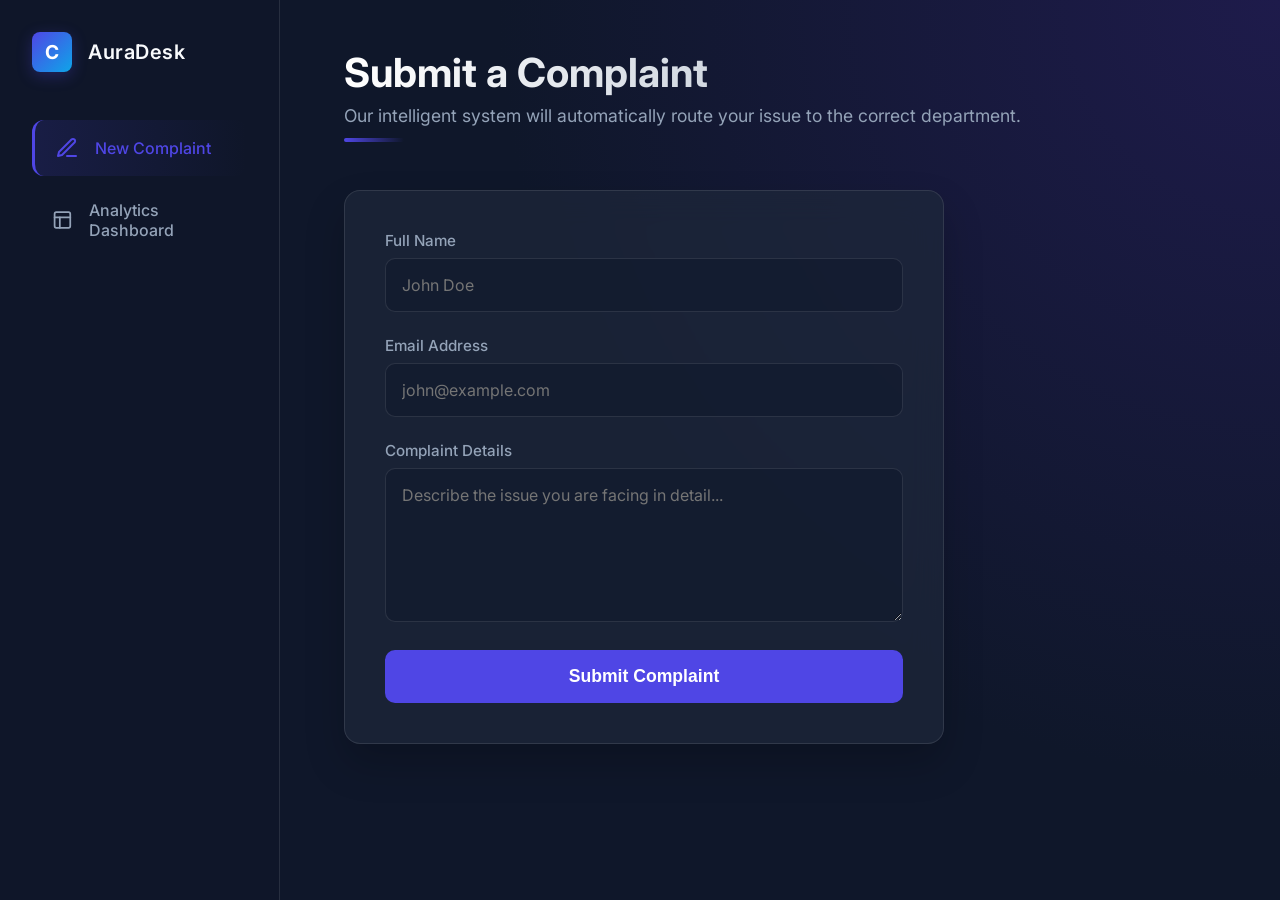
==== frontend/index.html @ cbf593bc "Initial project commit" ====
<!DOCTYPE html>
<html lang="en">
<head>
    <meta charset="UTF-8">
    <meta name="viewport" content="width=device-width, initial-scale=1.0">
    <title>AI Complaint Resolution Desk</title>
    <!-- Google Fonts for Modern Typography -->
    <link href="https://fonts.googleapis.com/css2?family=Inter:wght@300;400;500;600;700&display=swap" rel="stylesheet">
    <link rel="stylesheet" href="css/style.css">
</head>
<body>
    <div class="app-container">
        <!-- Sidebar Navigation -->
        <nav class="sidebar">
            <div class="logo">
                <div class="logo-icon">C</div>
                <h2>AuraDesk</h2>
            </div>
            <ul class="nav-links">
                <li class="active" onclick="switchTab('submit-tab')">
                    <svg width="24" height="24" viewBox="0 0 24 24" fill="none" stroke="currentColor" stroke-width="2" stroke-linecap="round" stroke-linejoin="round"><path d="M12 20h9"></path><path d="M16.5 3.5a2.121 2.121 0 0 1 3 3L7 19l-4 1 1-4L16.5 3.5z"></path></svg>
                    New Complaint
                </li>
                <li onclick="switchTab('dashboard-tab')">
                    <svg width="24" height="24" viewBox="0 0 24 24" fill="none" stroke="currentColor" stroke-width="2" stroke-linecap="round" stroke-linejoin="round"><rect x="3" y="3" width="18" height="18" rx="2" ry="2"></rect><line x1="3" y1="9" x2="21" y2="9"></line><line x1="9" y1="21" x2="9" y2="9"></line></svg>
                    Analytics Dashboard
                </li>
            </ul>
        </nav>

        <!-- Main Content Area -->
        <main class="main-content">
            
            <!-- Submit Complaint View -->
            <section id="submit-tab" class="view-section active">
                <header class="section-header">
                    <h1>Submit a Complaint</h1>
                    <p>Our intelligent system will automatically route your issue to the correct department.</p>
                </header>

                <div class="glass-card form-container">
                    <form id="complaintForm">
                        <div class="form-group">
                            <label for="name">Full Name</label>
                            <input type="text" id="name" placeholder="John Doe" required>
                        </div>
                        <div class="form-group">
                            <label for="email">Email Address</label>
                            <input type="email" id="email" placeholder="john@example.com" required>
                        </div>
                        <div class="form-group">
                            <label for="complaintText">Complaint Details</label>
                            <textarea id="complaintText" rows="6" placeholder="Describe the issue you are facing in detail..." required></textarea>
                        </div>
                        <button type="submit" class="primary-btn" id="submitBtn">
                            <span>Submit Complaint</span>
                            <div class="spinner hidden" id="submitSpinner"></div>
                        </button>
                    </form>
                </div>

                <!-- Result Modal Overlay -->
                <div class="result-overlay hidden" id="resultOverlay">
                    <div class="result-card glass-card pop-in">
                        <div class="result-icon success">✓</div>
                        <h2>Ticket Submitted Successfully!</h2>
                        <div class="ticket-details">
                            <div class="detail-row"><span>Ticket ID:</span> <strong id="res-id"></strong></div>
                            <div class="detail-row"><span>Routed to:</span> <strong id="res-dept"></strong></div>
                            <div class="detail-row"><span>Category:</span> <span class="badge category" id="res-category"></span></div>
                            <div class="detail-row"><span>Priority:</span> <span class="badge priority" id="res-priority"></span></div>
                            <div class="detail-row"><span>Target SLA:</span> <strong id="res-sla"></strong></div>
                        </div>
                        <button class="secondary-btn" onclick="closeResult()">Create Another</button>
                    </div>
                </div>
            </section>

            <!-- Dashboard View -->
            <section id="dashboard-tab" class="view-section hidden">
                <header class="section-header">
                    <h1>System Analytics</h1>
                    <p>Real-time insights across all department sheets.</p>
                </header>

                <div class="dashboard-grid">
                    <!-- KPI Cards -->
                    <div class="kpi-card glass-card">
                        <h3>Total Complaints</h3>
                        <div class="kpi-value" id="kpi-total">0</div>
                    </div>
                    <!-- Chart areas -->
                    <div class="chart-card glass-card span-2">
                        <h3>Complaints by Category</h3>
                        <div class="bar-chart-container" id="categoryChart">
                            <!-- JS injected bars -->
                        </div>
                    </div>

                    <div class="chart-card glass-card">
                        <h3>Sentiment Overview</h3>
                        <div class="sentiment-bars" id="sentimentChart">
                            <!-- JS injected bars -->
                        </div>
                    </div>

                    <div class="chart-card glass-card">
                        <h3>Priority Distribution</h3>
                        <div class="priority-list" id="priorityChart">
                            <!-- JS injected bars -->
                        </div>
                    </div>
                </div>
                
                <button class="primary-btn refresh-btn" onclick="loadAnalytics()">
                    <svg width="18" height="18" viewBox="0 0 24 24" fill="none" stroke="currentColor" stroke-width="2" stroke-linecap="round" stroke-linejoin="round"><polyline points="23 4 23 10 17 10"></polyline><polyline points="1 20 1 14 7 14"></polyline><path d="M3.51 9a9 9 0 0 1 14.85-3.36L23 10M1 14l4.64 4.36A9 9 0 0 0 20.49 15"></path></svg>
                    Refresh Data
                </button>
            </section>

        </main>
    </div>

    <script src="js/app.js"></script>
</body>
</html>
---- frontend/css/style.css ----
/* --- MODERN CSS RESET & VARIABLES --- */
:root {
    --primary: #4f46e5;
    --primary-hover: #4338ca;
    --secondary: #0ea5e9;
    --bg-dark: #0f172a;
    --bg-card: rgba(30, 41, 59, 0.7);
    --text-main: #f8fafc;
    --text-muted: #94a3b8;
    --accent-red: #ef4444;
    --accent-orange: #f59e0b;
    --accent-green: #10b981;
    --glass-border: rgba(255, 255, 255, 0.1);
    --font-family: 'Inter', sans-serif;
    --transition: all 0.3s ease;
}

* {
    margin: 0;
    padding: 0;
    box-sizing: border-box;
}

body {
    font-family: var(--font-family);
    background: radial-gradient(circle at top right, #1e1b4b, var(--bg-dark), #0f172a);
    color: var(--text-main);
    min-height: 100vh;
    display: flex;
    overflow-x: hidden;
}

/* --- LAYOUT --- */
.app-container {
    display: flex;
    width: 100%;
    min-height: 100vh;
}

/* Sidebar */
.sidebar {
    width: 280px;
    background: rgba(15, 23, 42, 0.95);
    border-right: 1px solid var(--glass-border);
    padding: 2rem;
    display: flex;
    flex-direction: column;
    gap: 3rem;
    position: sticky;
    top: 0;
    height: 100vh;
}

.logo {
    display: flex;
    align-items: center;
    gap: 1rem;
}

.logo-icon {
    width: 40px;
    height: 40px;
    background: linear-gradient(135deg, var(--primary), var(--secondary));
    border-radius: 8px;
    display: flex;
    align-items: center;
    justify-content: center;
    font-weight: 700;
    font-size: 1.2rem;
    color: white;
    box-shadow: 0 4px 15px rgba(79, 70, 229, 0.3);
}

.logo h2 {
    font-size: 1.25rem;
    font-weight: 600;
    letter-spacing: 0.5px;
}

.nav-links {
    list-style: none;
    display: flex;
    flex-direction: column;
    gap: 0.5rem;
}

.nav-links li {
    padding: 1rem 1.25rem;
    border-radius: 12px;
    cursor: pointer;
    display: flex;
    align-items: center;
    gap: 1rem;
    font-weight: 500;
    color: var(--text-muted);
    transition: var(--transition);
}

.nav-links li:hover {
    background: rgba(255, 255, 255, 0.05);
    color: var(--text-main);
}

.nav-links li.active {
    background: linear-gradient(90deg, rgba(79, 70, 229, 0.15), transparent);
    color: var(--primary);
    border-left: 3px solid var(--primary);
}

/* Main Content */
.main-content {
    flex: 1;
    padding: 3rem 4rem;
    overflow-y: auto;
}

.section-header {
    margin-bottom: 3rem;
    position: relative;
    padding-bottom: 1rem;
}

.section-header::after {
    content: '';
    position: absolute;
    bottom: 0;
    left: 0;
    width: 60px;
    height: 4px;
    background: linear-gradient(90deg, var(--primary), transparent);
    border-radius: 4px;
}

.section-header h1 {
    font-size: 2.5rem;
    font-weight: 700;
    margin-bottom: 0.5rem;
    background: linear-gradient(to right, #fff, var(--text-muted));
    -webkit-background-clip: text;
    -webkit-text-fill-color: transparent;
}

.section-header p {
    color: var(--text-muted);
    font-size: 1.1rem;
}

/* --- UTILITIES --- */
.hidden {
    display: none !important;
}

.glass-card {
    background: var(--bg-card);
    backdrop-filter: blur(16px);
    border: 1px solid var(--glass-border);
    border-radius: 16px;
    padding: 2.5rem;
    box-shadow: 0 20px 40px rgba(0, 0, 0, 0.2);
    transition: transform 0.3s ease, box-shadow 0.3s ease;
}

.glass-card:hover {
    transform: translateY(-2px);
    box-shadow: 0 25px 50px rgba(0, 0, 0, 0.3);
}

/* --- FORMS --- */
.form-container {
    max-width: 600px;
}

.form-group {
    margin-bottom: 1.5rem;
}

.form-group label {
    display: block;
    margin-bottom: 0.5rem;
    font-weight: 500;
    font-size: 0.95rem;
    color: var(--text-muted);
}

input, textarea {
    width: 100%;
    padding: 1rem;
    background: rgba(15, 23, 42, 0.5);
    border: 1px solid var(--glass-border);
    border-radius: 10px;
    color: var(--text-main);
    font-family: inherit;
    font-size: 1rem;
    transition: var(--transition);
}

input:focus, textarea:focus {
    outline: none;
    border-color: var(--primary);
    box-shadow: 0 0 0 3px rgba(79, 70, 229, 0.2);
    background: rgba(15, 23, 42, 0.8);
}

.primary-btn {
    background: var(--primary);
    color: white;
    padding: 1rem 2rem;
    border: none;
    border-radius: 10px;
    font-size: 1.1rem;
    font-weight: 600;
    cursor: pointer;
    width: 100%;
    transition: var(--transition);
    display: flex;
    justify-content: center;
    align-items: center;
    gap: 0.5rem;
}

.primary-btn:hover {
    background: var(--primary-hover);
    transform: translateY(-2px);
    box-shadow: 0 10px 20px rgba(79, 70, 229, 0.3);
}

.secondary-btn {
    background: transparent;
    color: var(--text-main);
    padding: 0.8rem 1.5rem;
    border: 1px solid var(--glass-border);
    border-radius: 8px;
    cursor: pointer;
    transition: var(--transition);
    margin-top: 1.5rem;
}

.secondary-btn:hover {
    background: rgba(255, 255, 255, 0.05);
}

/* --- RESULT MODAL --- */
.result-overlay {
    position: absolute;
    top: 0;
    left: 0;
    width: 100%;
    height: 100%;
    background: rgba(15, 23, 42, 0.8);
    backdrop-filter: blur(8px);
    display: flex;
    align-items: center;
    justify-content: center;
    z-index: 100;
}

.result-card {
    text-align: center;
    max-width: 450px;
    width: 100%;
}

.result-icon {
    width: 60px;
    height: 60px;
    border-radius: 50%;
    margin: 0 auto 1.5rem;
    display: flex;
    align-items: center;
    justify-content: center;
    font-size: 2rem;
}

.result-icon.success {
    background: rgba(16, 185, 129, 0.1);
    color: var(--accent-green);
    border: 2px solid var(--accent-green);
}

.ticket-details {
    margin-top: 2rem;
    text-align: left;
    background: rgba(0, 0, 0, 0.2);
    padding: 1.5rem;
    border-radius: 12px;
}

.detail-row {
    display: flex;
    justify-content: space-between;
    margin-bottom: 0.8rem;
    align-items: center;
}

.detail-row:last-child { margin-bottom: 0; }
.detail-row span:first-child { color: var(--text-muted); }

/* --- DASHBOARD GRID --- */
.dashboard-grid {
    display: grid;
    grid-template-columns: repeat(3, 1fr);
    gap: 2rem;
    margin-bottom: 2rem;
}

.span-2 {
    grid-column: span 2;
}

.kpi-card {
    display: flex;
    flex-direction: column;
    justify-content: center;
}

.kpi-card h3, .chart-card h3 {
    color: var(--text-muted);
    font-size: 1rem;
    font-weight: 500;
    margin-bottom: 1rem;
}

.kpi-value {
    font-size: 4rem;
    font-weight: 700;
    background: linear-gradient(135deg, #38bdf8, #818cf8);
    -webkit-background-clip: text;
    -webkit-text-fill-color: transparent;
}

.refresh-btn {
    width: auto;
    padding: 0.8rem 1.5rem;
    font-size: 0.95rem;
}

/* Animations */
.pop-in {
    animation: popIn 0.4s cubic-bezier(0.175, 0.885, 0.32, 1.275) forwards;
}

@keyframes popIn {
    from { opacity: 0; transform: scale(0.9); }
    to { opacity: 1; transform: scale(1); }
}

.spinner {
    width: 20px;
    height: 20px;
    border: 3px solid rgba(255,255,255,0.3);
    border-radius: 50%;
    border-top-color: #fff;
    animation: spin 1s ease-in-out infinite;
}

@keyframes spin {
    to { transform: rotate(360deg); }
}

/* Badges */
.badge {
    padding: 0.3rem 0.8rem;
    border-radius: 20px;
    font-size: 0.85rem;
    font-weight: 600;
}

.badge.priority {
    background: rgba(239, 68, 68, 0.1);
    color: var(--accent-red);
}

.badge.category {
    background: rgba(14, 165, 233, 0.1);
    color: var(--secondary);
}

/* Simple Bar Charts for Dashboard */
.bar-chart-container {
    display: flex;
    flex-direction: column;
    gap: 1rem;
    margin-top: 1.5rem;
}

.chart-row {
    display: flex;
    align-items: center;
    gap: 1rem;
}

.chart-label {
    width: 120px;
    font-size: 0.9rem;
}

.chart-bar-track {
    flex: 1;
    height: 12px;
    background: rgba(255,255,255,0.05);
    border-radius: 6px;
    overflow: hidden;
}

.chart-bar-fill {
    height: 100%;
    background: linear-gradient(90deg, var(--primary), var(--secondary));
    border-radius: 6px;
    width: 0%;
    transition: width 1s ease-out;
}

.chart-value {
    width: 40px;
    text-align: right;
    font-weight: 600;
}
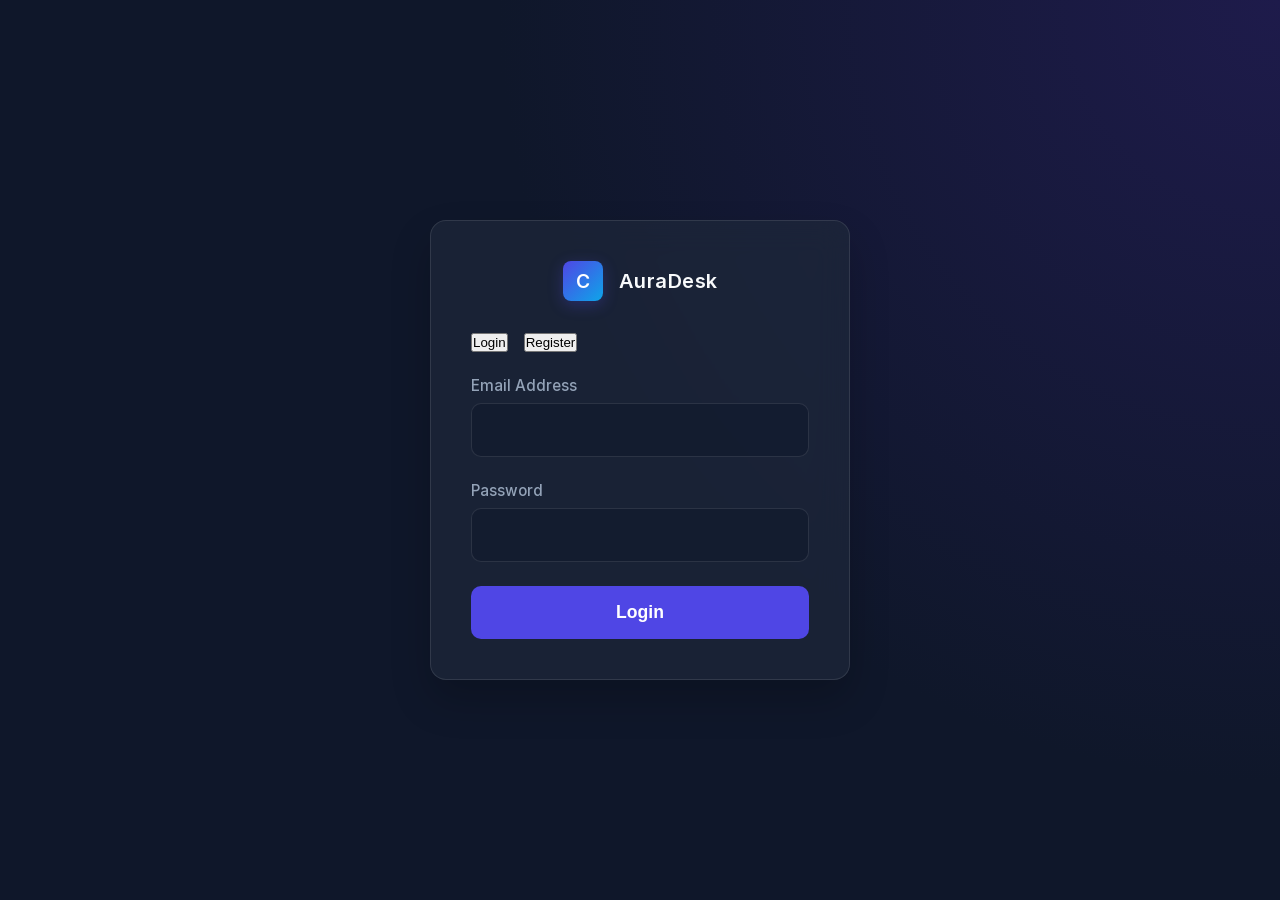
==== commit 506130af: "Finalizing AI System: 100% Offline support, code cleanup, and enforcing .gitignore" ====
--- a/frontend/index.html
+++ b/frontend/index.html
@@ -3,124 +3,57 @@
 <head>
     <meta charset="UTF-8">
     <meta name="viewport" content="width=device-width, initial-scale=1.0">
-    <title>AI Complaint Resolution Desk</title>
-    <!-- Google Fonts for Modern Typography -->
-    <link href="https://fonts.googleapis.com/css2?family=Inter:wght@300;400;500;600;700&display=swap" rel="stylesheet">
+    <title>AuraDesk - Login</title>
+    <link href="css/fonts.css" rel="stylesheet">
     <link rel="stylesheet" href="css/style.css">
 </head>
 <body>
-    <div class="app-container">
-        <!-- Sidebar Navigation -->
-        <nav class="sidebar">
-            <div class="logo">
+    <div class="auth-container">
+        <div class="glass-card auth-card">
+            <div class="logo" style="justify-content: center; margin-bottom: 2rem;">
                 <div class="logo-icon">C</div>
                 <h2>AuraDesk</h2>
             </div>
-            <ul class="nav-links">
-                <li class="active" onclick="switchTab('submit-tab')">
-                    <svg width="24" height="24" viewBox="0 0 24 24" fill="none" stroke="currentColor" stroke-width="2" stroke-linecap="round" stroke-linejoin="round"><path d="M12 20h9"></path><path d="M16.5 3.5a2.121 2.121 0 0 1 3 3L7 19l-4 1 1-4L16.5 3.5z"></path></svg>
-                    New Complaint
-                </li>
-                <li onclick="switchTab('dashboard-tab')">
-                    <svg width="24" height="24" viewBox="0 0 24 24" fill="none" stroke="currentColor" stroke-width="2" stroke-linecap="round" stroke-linejoin="round"><rect x="3" y="3" width="18" height="18" rx="2" ry="2"></rect><line x1="3" y1="9" x2="21" y2="9"></line><line x1="9" y1="21" x2="9" y2="9"></line></svg>
-                    Analytics Dashboard
-                </li>
-            </ul>
-        </nav>
+            
+            <div class="tab-switcher" style="display: flex; gap: 1rem; margin-bottom: 1.5rem;">
+                <button id="tab-login" class="tab-btn active" onclick="switchAuthTab('login')">Login</button>
+                <button id="tab-register" class="tab-btn" onclick="switchAuthTab('register')">Register</button>
+            </div>
 
-        <!-- Main Content Area -->
-        <main class="main-content">
-            
-            <!-- Submit Complaint View -->
-            <section id="submit-tab" class="view-section active">
-                <header class="section-header">
-                    <h1>Submit a Complaint</h1>
-                    <p>Our intelligent system will automatically route your issue to the correct department.</p>
-                </header>
+            <!-- Login Form -->
+            <form id="loginForm" onsubmit="handleLogin(event)">
+                <div class="form-group">
+                    <label for="loginEmail">Email Address</label>
+                    <input type="email" id="loginEmail" required>
+                </div>
+                <div class="form-group">
+                    <label for="loginPassword">Password</label>
+                    <input type="password" id="loginPassword" required>
+                </div>
+                <div class="error-msg" id="loginError" style="color: #ff6b6b; font-size: 0.9rem; margin-bottom: 1rem; display: none;"></div>
+                <button type="submit" class="primary-btn">Login</button>
+            </form>
 
-                <div class="glass-card form-container">
-                    <form id="complaintForm">
-                        <div class="form-group">
-                            <label for="name">Full Name</label>
-                            <input type="text" id="name" placeholder="John Doe" required>
-                        </div>
-                        <div class="form-group">
-                            <label for="email">Email Address</label>
-                            <input type="email" id="email" placeholder="john@example.com" required>
-                        </div>
-                        <div class="form-group">
-                            <label for="complaintText">Complaint Details</label>
-                            <textarea id="complaintText" rows="6" placeholder="Describe the issue you are facing in detail..." required></textarea>
-                        </div>
-                        <button type="submit" class="primary-btn" id="submitBtn">
-                            <span>Submit Complaint</span>
-                            <div class="spinner hidden" id="submitSpinner"></div>
-                        </button>
-                    </form>
+            <!-- Register Form -->
+            <form id="registerForm" onsubmit="handleRegister(event)" style="display: none;">
+                <div class="form-group">
+                    <label for="regName">Full Name</label>
+                    <input type="text" id="regName" required>
                 </div>
-
-                <!-- Result Modal Overlay -->
-                <div class="result-overlay hidden" id="resultOverlay">
-                    <div class="result-card glass-card pop-in">
-                        <div class="result-icon success">✓</div>
-                        <h2>Ticket Submitted Successfully!</h2>
-                        <div class="ticket-details">
-                            <div class="detail-row"><span>Ticket ID:</span> <strong id="res-id"></strong></div>
-                            <div class="detail-row"><span>Routed to:</span> <strong id="res-dept"></strong></div>
-                            <div class="detail-row"><span>Category:</span> <span class="badge category" id="res-category"></span></div>
-                            <div class="detail-row"><span>Priority:</span> <span class="badge priority" id="res-priority"></span></div>
-                            <div class="detail-row"><span>Target SLA:</span> <strong id="res-sla"></strong></div>
-                        </div>
-                        <button class="secondary-btn" onclick="closeResult()">Create Another</button>
-                    </div>
+                <div class="form-group">
+                    <label for="regEmail">Email Address</label>
+                    <input type="email" id="regEmail" required>
                 </div>
-            </section>
-
-            <!-- Dashboard View -->
-            <section id="dashboard-tab" class="view-section hidden">
-                <header class="section-header">
-                    <h1>System Analytics</h1>
-                    <p>Real-time insights across all department sheets.</p>
-                </header>
-
-                <div class="dashboard-grid">
-                    <!-- KPI Cards -->
-                    <div class="kpi-card glass-card">
-                        <h3>Total Complaints</h3>
-                        <div class="kpi-value" id="kpi-total">0</div>
-                    </div>
-                    <!-- Chart areas -->
-                    <div class="chart-card glass-card span-2">
-                        <h3>Complaints by Category</h3>
-                        <div class="bar-chart-container" id="categoryChart">
-                            <!-- JS injected bars -->
-                        </div>
-                    </div>
-
-                    <div class="chart-card glass-card">
-                        <h3>Sentiment Overview</h3>
-                        <div class="sentiment-bars" id="sentimentChart">
-                            <!-- JS injected bars -->
-                        </div>
-                    </div>
-
-                    <div class="chart-card glass-card">
-                        <h3>Priority Distribution</h3>
-                        <div class="priority-list" id="priorityChart">
-                            <!-- JS injected bars -->
-                        </div>
-                    </div>
+                <div class="form-group">
+                    <label for="regPassword">Password</label>
+                    <input type="password" id="regPassword" required>
                 </div>
-                
-                <button class="primary-btn refresh-btn" onclick="loadAnalytics()">
-                    <svg width="18" height="18" viewBox="0 0 24 24" fill="none" stroke="currentColor" stroke-width="2" stroke-linecap="round" stroke-linejoin="round"><polyline points="23 4 23 10 17 10"></polyline><polyline points="1 20 1 14 7 14"></polyline><path d="M3.51 9a9 9 0 0 1 14.85-3.36L23 10M1 14l4.64 4.36A9 9 0 0 0 20.49 15"></path></svg>
-                    Refresh Data
-                </button>
-            </section>
-
-        </main>
+                <div class="error-msg" id="regError" style="color: #ff6b6b; font-size: 0.9rem; margin-bottom: 1rem; display: none;"></div>
+                <button type="submit" class="primary-btn">Register</button>
+            </form>
+        </div>
     </div>
 
-    <script src="js/app.js"></script>
+    <script src="js/auth.js"></script>
 </body>
 </html>
--- a/frontend/css/fonts.css
+++ b/frontend/css/fonts.css
@@ -0,0 +1,21 @@
+/* Inter Webfont */
+@font-face {
+    font-family: 'Inter';
+    font-style: normal;
+    font-weight: 300 400;
+    src: url('../fonts/Inter-Regular.woff2') format('woff2');
+}
+
+@font-face {
+    font-family: 'Inter';
+    font-style: normal;
+    font-weight: 500;
+    src: url('../fonts/Inter-Medium.woff2') format('woff2');
+}
+
+@font-face {
+    font-family: 'Inter';
+    font-style: normal;
+    font-weight: 600 700;
+    src: url('../fonts/Inter-SemiBold.woff2') format('woff2');
+}
--- a/frontend/css/style.css
+++ b/frontend/css/style.css
@@ -31,6 +31,20 @@
 }
 
 /* --- LAYOUT --- */
+.auth-container {
+    display: flex;
+    align-items: center;
+    justify-content: center;
+    width: 100%;
+    min-height: 100vh;
+}
+
+.auth-card {
+    width: 100%;
+    max-width: 420px;
+    padding: 2.5rem;
+}
+
 .app-container {
     display: flex;
     width: 100%;
